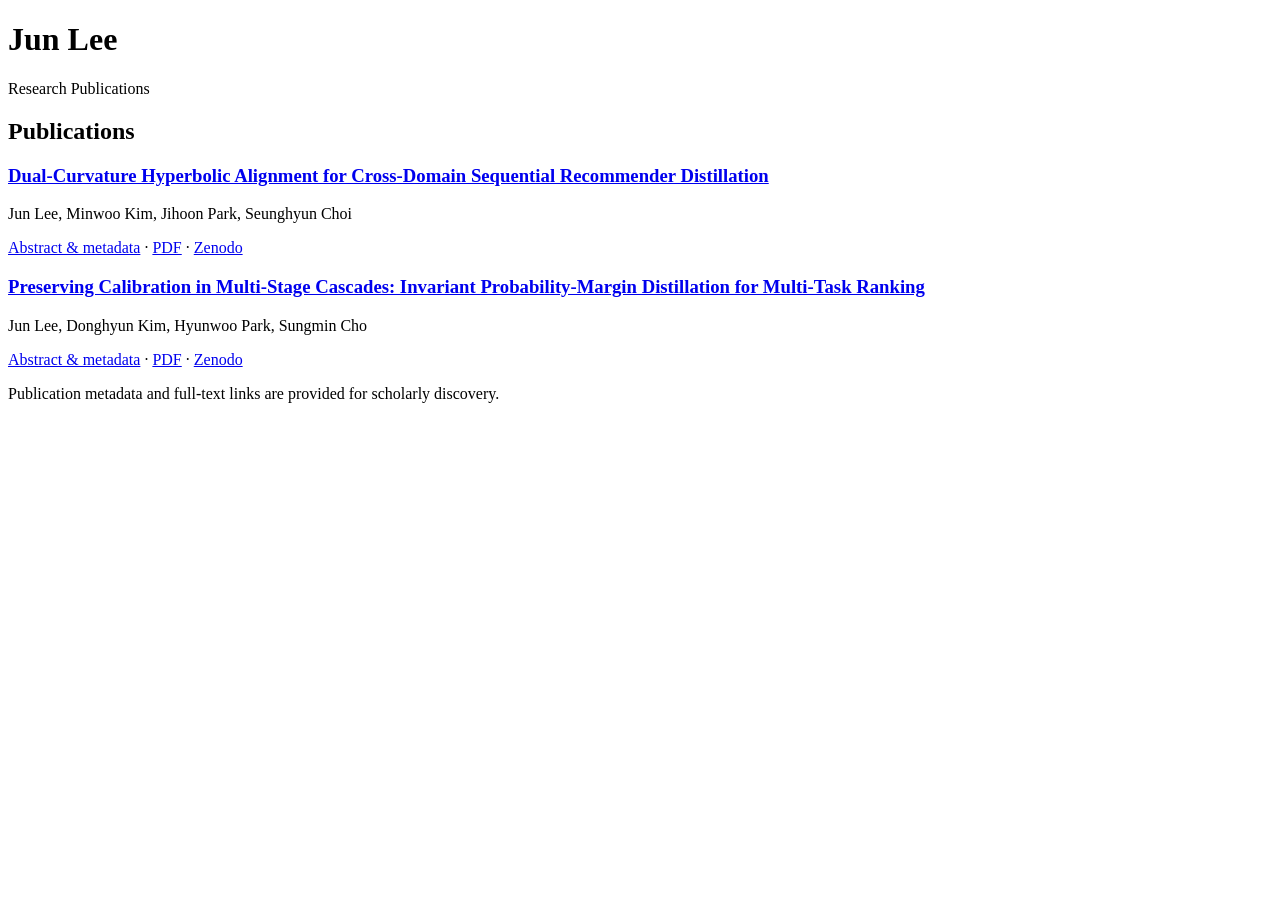
==== index.html @ 94a49c22 "Add publication site: index.html" ====
<!doctype html>
<html lang="en">
<head><meta charset="utf-8"><meta name="viewport" content="width=device-width,initial-scale=1"><title>Jun Lee — Publications</title><meta name="description" content="Research publications by Jun Lee."><link rel="stylesheet" href="style.css"></head>
<body><main><header><h1>Jun Lee</h1><p class="muted">Research Publications</p></header><section><h2>Publications</h2><article class="paper"><h3><a href="papers/dual-curvature-hyperbolic-alignment.html">Dual-Curvature Hyperbolic Alignment for Cross-Domain Sequential Recommender Distillation</a></h3><p class="authors">Jun Lee, Minwoo Kim, Jihoon Park, Seunghyun Choi</p><p class="links"><a href="papers/dual-curvature-hyperbolic-alignment.html">Abstract &amp; metadata</a> · <a href="https://zenodo.org/records/23112673/files/paper1_hyperbolic_distillation.pdf?download=1">PDF</a> · <a href="https://zenodo.org/records/23112673">Zenodo</a></p></article><article class="paper"><h3><a href="papers/preserving-calibration-in-multi-stage-cascades.html">Preserving Calibration in Multi-Stage Cascades: Invariant Probability-Margin Distillation for Multi-Task Ranking</a></h3><p class="authors">Jun Lee, Donghyun Kim, Hyunwoo Park, Sungmin Cho</p><p class="links"><a href="papers/preserving-calibration-in-multi-stage-cascades.html">Abstract &amp; metadata</a> · <a href="https://zenodo.org/records/23112883/files/Preserving_Calibration_in_Multi-Stage_Cascades_via_Invariant_Distillation.pdf?download=1">PDF</a> · <a href="https://zenodo.org/records/23112883">Zenodo</a></p></article></section><footer>Publication metadata and full-text links are provided for scholarly discovery.</footer></main></body></html>
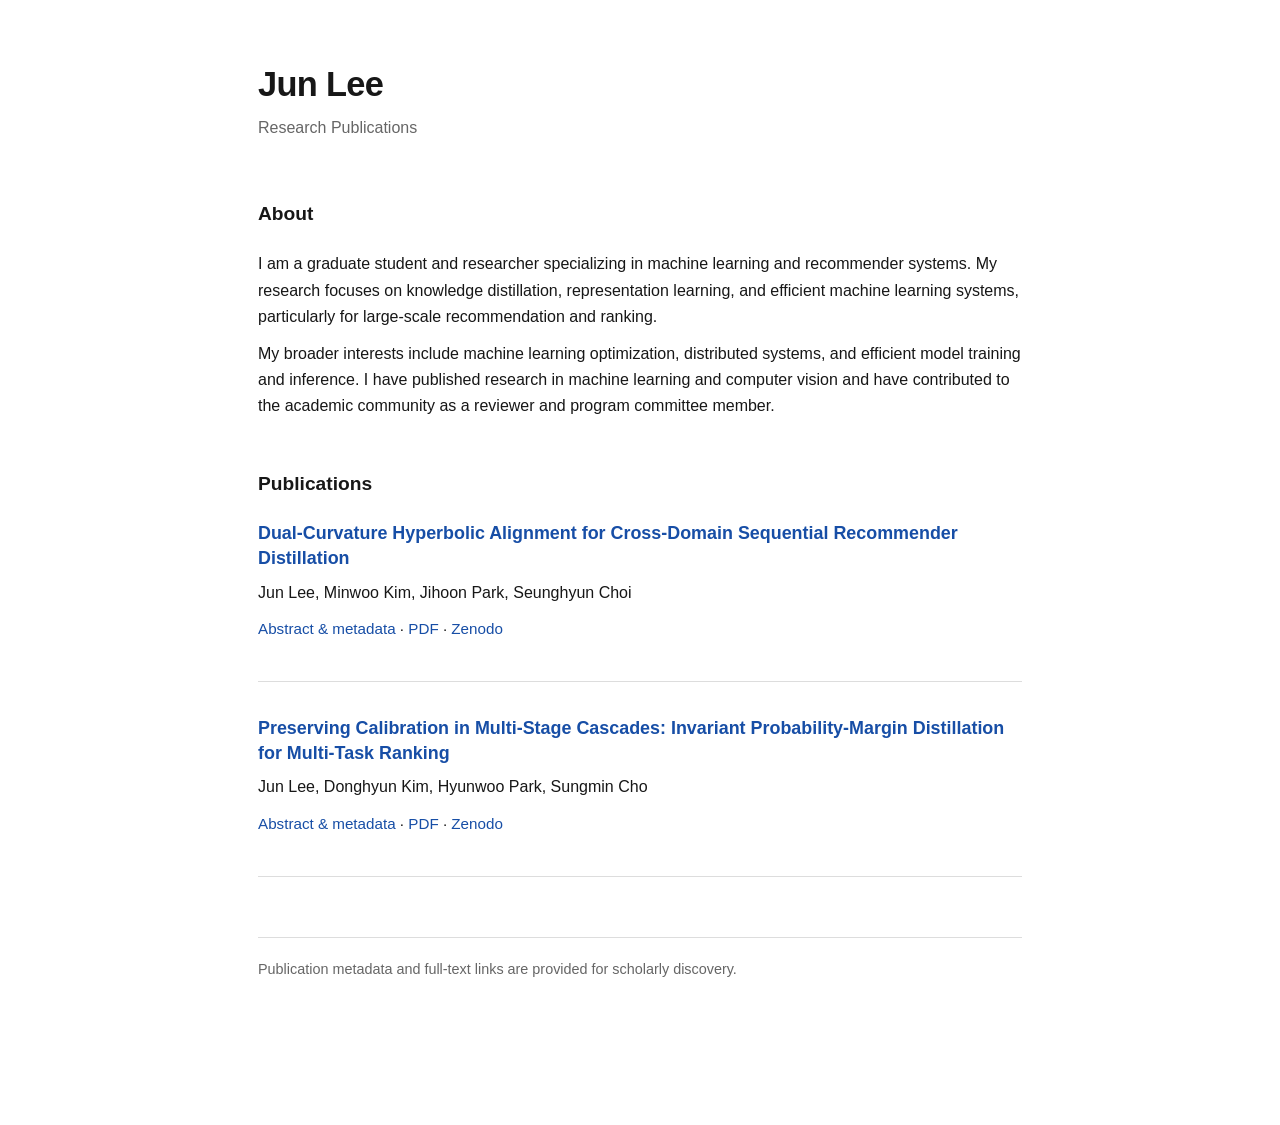
==== commit 037161b1: "Add researcher biography" ====
--- a/index.html
+++ b/index.html
@@ -1,4 +1,15 @@
 <!doctype html>
 <html lang="en">
 <head><meta charset="utf-8"><meta name="viewport" content="width=device-width,initial-scale=1"><title>Jun Lee — Publications</title><meta name="description" content="Research publications by Jun Lee."><link rel="stylesheet" href="style.css"></head>
-<body><main><header><h1>Jun Lee</h1><p class="muted">Research Publications</p></header><section><h2>Publications</h2><article class="paper"><h3><a href="papers/dual-curvature-hyperbolic-alignment.html">Dual-Curvature Hyperbolic Alignment for Cross-Domain Sequential Recommender Distillation</a></h3><p class="authors">Jun Lee, Minwoo Kim, Jihoon Park, Seunghyun Choi</p><p class="links"><a href="papers/dual-curvature-hyperbolic-alignment.html">Abstract &amp; metadata</a> · <a href="https://zenodo.org/records/23112673/files/paper1_hyperbolic_distillation.pdf?download=1">PDF</a> · <a href="https://zenodo.org/records/23112673">Zenodo</a></p></article><article class="paper"><h3><a href="papers/preserving-calibration-in-multi-stage-cascades.html">Preserving Calibration in Multi-Stage Cascades: Invariant Probability-Margin Distillation for Multi-Task Ranking</a></h3><p class="authors">Jun Lee, Donghyun Kim, Hyunwoo Park, Sungmin Cho</p><p class="links"><a href="papers/preserving-calibration-in-multi-stage-cascades.html">Abstract &amp; metadata</a> · <a href="https://zenodo.org/records/23112883/files/Preserving_Calibration_in_Multi-Stage_Cascades_via_Invariant_Distillation.pdf?download=1">PDF</a> · <a href="https://zenodo.org/records/23112883">Zenodo</a></p></article></section><footer>Publication metadata and full-text links are provided for scholarly discovery.</footer></main></body></html>
+<body><main>
+<header><h1>Jun Lee</h1><p class="muted">Research Publications</p></header>
+<section class="about">
+<h2>About</h2>
+<p>I am a graduate student and researcher specializing in machine learning and recommender systems. My research focuses on knowledge distillation, representation learning, and efficient machine learning systems, particularly for large-scale recommendation and ranking.</p>
+<p>My broader interests include machine learning optimization, distributed systems, and efficient model training and inference. I have published research in machine learning and computer vision and have contributed to the academic community as a reviewer and program committee member.</p>
+</section>
+<section><h2>Publications</h2>
+<article class="paper"><h3><a href="papers/dual-curvature-hyperbolic-alignment.html">Dual-Curvature Hyperbolic Alignment for Cross-Domain Sequential Recommender Distillation</a></h3><p class="authors">Jun Lee, Minwoo Kim, Jihoon Park, Seunghyun Choi</p><p class="links"><a href="papers/dual-curvature-hyperbolic-alignment.html">Abstract &amp; metadata</a> · <a href="https://zenodo.org/records/23112673/files/paper1_hyperbolic_distillation.pdf?download=1">PDF</a> · <a href="https://zenodo.org/records/23112673">Zenodo</a></p></article>
+<article class="paper"><h3><a href="papers/preserving-calibration-in-multi-stage-cascades.html">Preserving Calibration in Multi-Stage Cascades: Invariant Probability-Margin Distillation for Multi-Task Ranking</a></h3><p class="authors">Jun Lee, Donghyun Kim, Hyunwoo Park, Sungmin Cho</p><p class="links"><a href="papers/preserving-calibration-in-multi-stage-cascades.html">Abstract &amp; metadata</a> · <a href="https://zenodo.org/records/23112883/files/Preserving_Calibration_in_Multi-Stage_Cascades_via_Invariant_Distillation.pdf?download=1">PDF</a> · <a href="https://zenodo.org/records/23112883">Zenodo</a></p></article>
+</section><footer>Publication metadata and full-text links are provided for scholarly discovery.</footer>
+</main></body></html>
--- a/style.css
+++ b/style.css
@@ -0,0 +1 @@
+:root { --text:#171717; --muted:#666; --line:#ddd; --link:#174ea6; --bg:#fff; } * { box-sizing:border-box; } html { scroll-behavior:smooth; } body { margin:0; background:var(--bg); color:var(--text); font-family:-apple-system,BlinkMacSystemFont,"Segoe UI",Roboto,Helvetica,Arial,sans-serif; line-height:1.65; } main { max-width:820px; margin:64px auto; padding:0 28px 80px; } header { margin-bottom:56px; } h1 { font-size:2.15rem; line-height:1.2; letter-spacing:-.02em; margin:0 0 8px; } h2 { font-size:1.2rem; margin:48px 0 22px; } h3 { font-size:1.12rem; line-height:1.4; margin:0 0 8px; } p { margin:10px 0; } a { color:var(--link); text-decoration:none; } a:hover { text-decoration:underline; } .muted { color:var(--muted); } .paper { padding:0 0 30px; margin:0 0 34px; border-bottom:1px solid var(--line); } .authors { margin:5px 0 10px; } .links { font-size:.95rem; } .abstract { margin-top:28px; } .back { margin-bottom:28px; } footer { margin-top:60px; padding-top:20px; border-top:1px solid var(--line); color:var(--muted); font-size:.9rem; } @media (max-width:600px) { main { margin:36px auto; padding:0 20px 60px; } h1 { font-size:1.8rem; } }
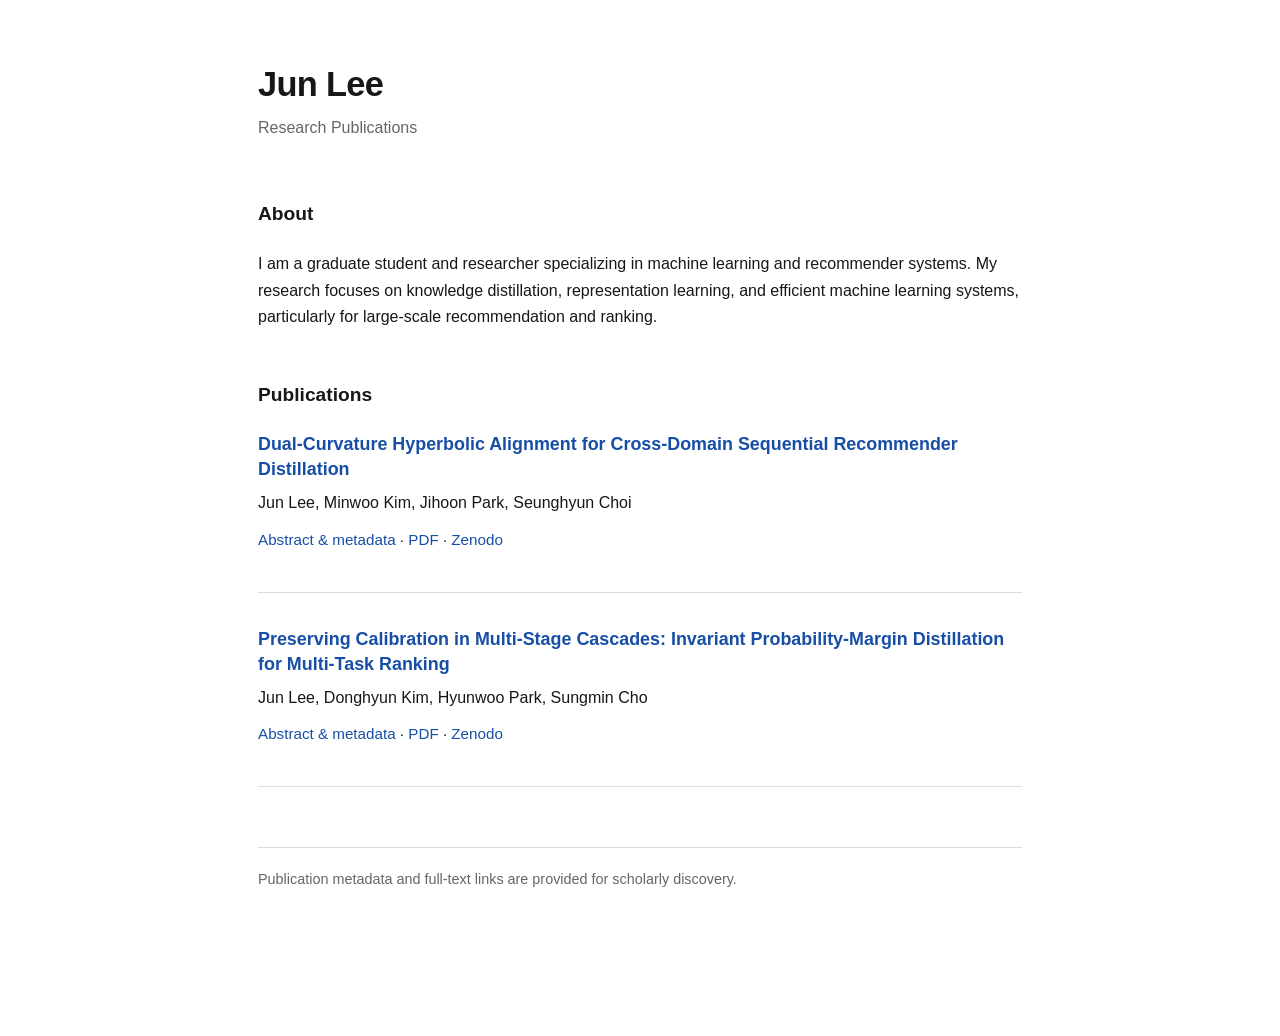
==== commit bdd16b0c: "Simplify researcher biography" ====
--- a/index.html
+++ b/index.html
@@ -6,7 +6,6 @@
 <section class="about">
 <h2>About</h2>
 <p>I am a graduate student and researcher specializing in machine learning and recommender systems. My research focuses on knowledge distillation, representation learning, and efficient machine learning systems, particularly for large-scale recommendation and ranking.</p>
-<p>My broader interests include machine learning optimization, distributed systems, and efficient model training and inference. I have published research in machine learning and computer vision and have contributed to the academic community as a reviewer and program committee member.</p>
 </section>
 <section><h2>Publications</h2>
 <article class="paper"><h3><a href="papers/dual-curvature-hyperbolic-alignment.html">Dual-Curvature Hyperbolic Alignment for Cross-Domain Sequential Recommender Distillation</a></h3><p class="authors">Jun Lee, Minwoo Kim, Jihoon Park, Seunghyun Choi</p><p class="links"><a href="papers/dual-curvature-hyperbolic-alignment.html">Abstract &amp; metadata</a> · <a href="https://zenodo.org/records/23112673/files/paper1_hyperbolic_distillation.pdf?download=1">PDF</a> · <a href="https://zenodo.org/records/23112673">Zenodo</a></p></article>
